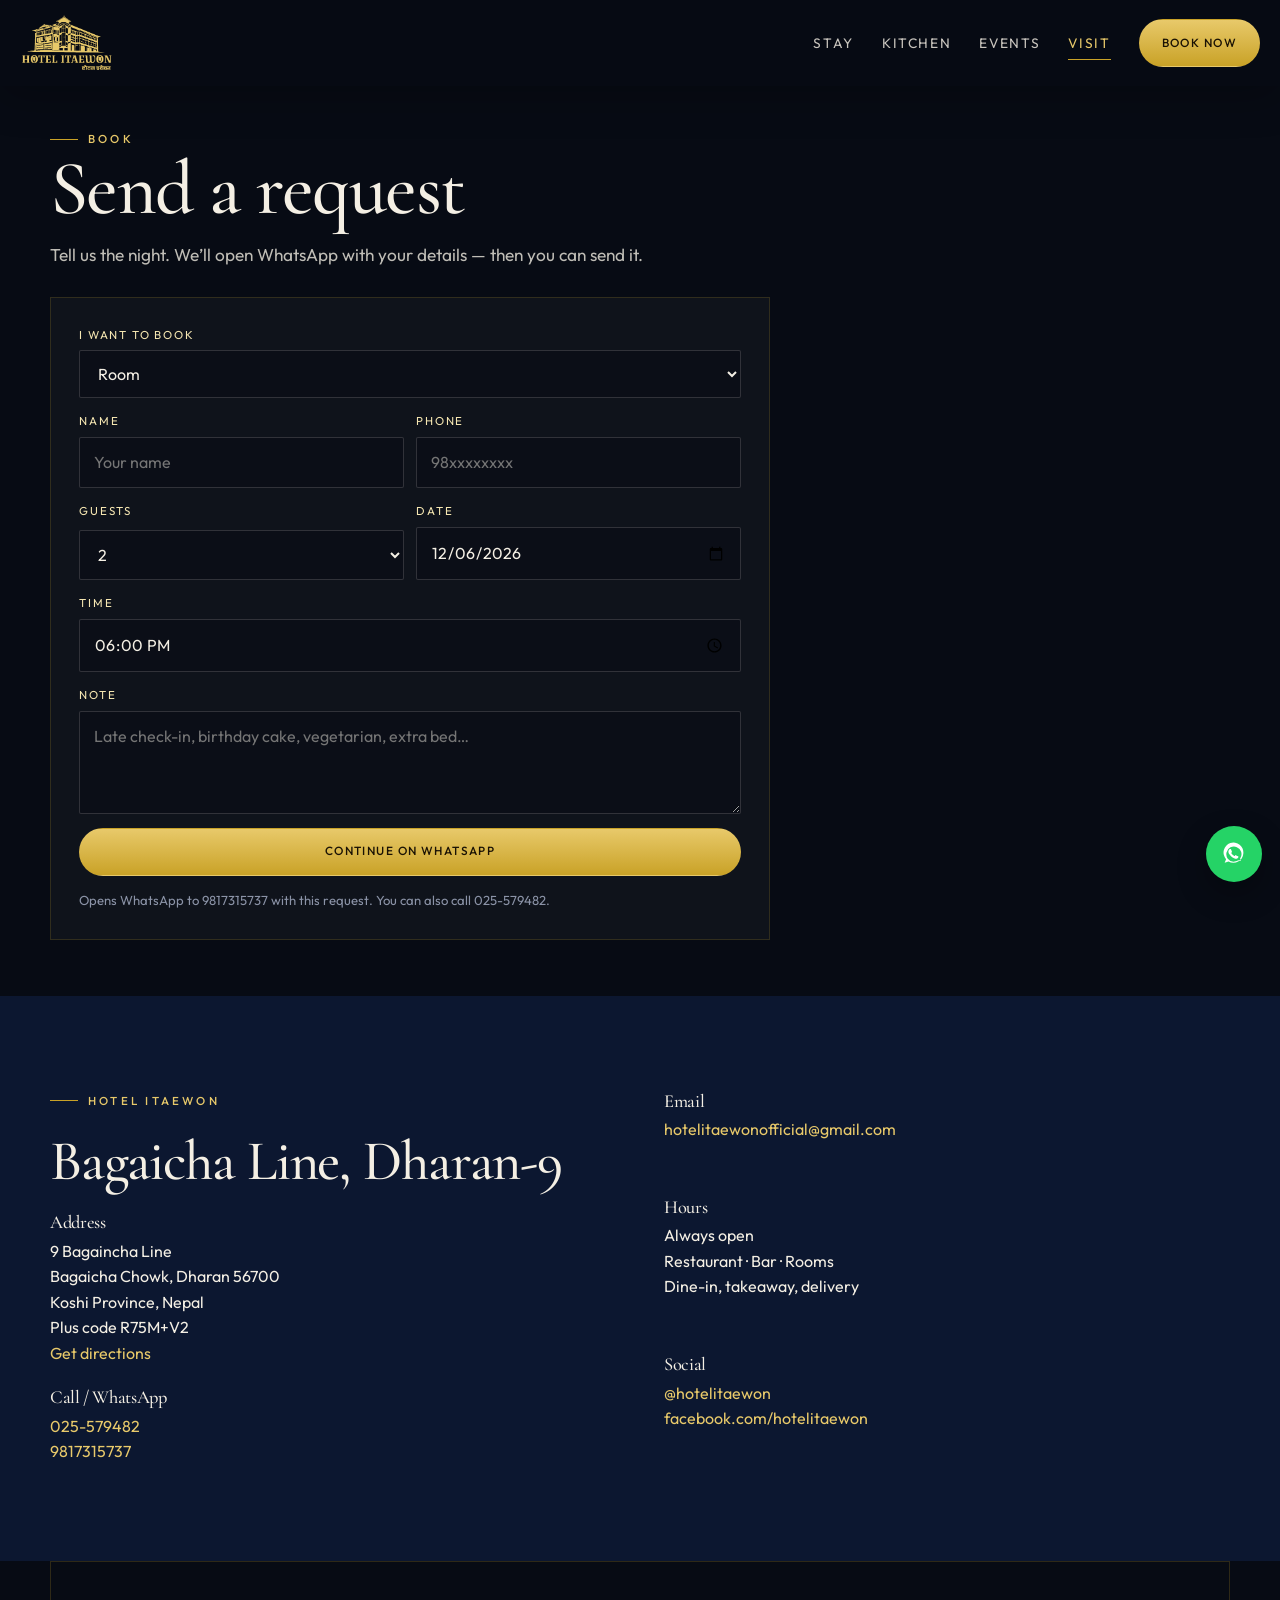
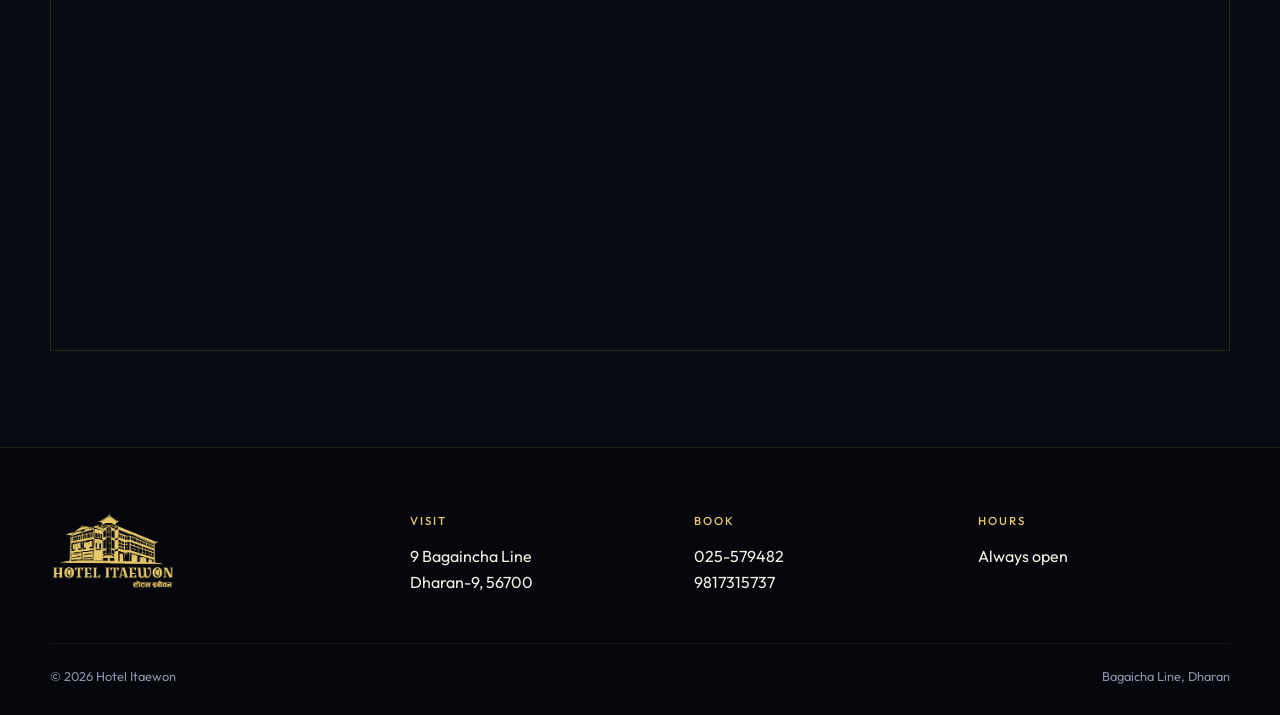
==== contact.html @ 1911caa8 "Add files via upload" ====
<!DOCTYPE html>
<html lang="en">
<head>
  <meta charset="UTF-8" />
  <meta name="viewport" content="width=device-width, initial-scale=1" />
  <title>Book & Visit · Hotel Itaewon Dharan</title>
  <meta name="description" content="Book a room, table, or the hall at Hotel Itaewon, 9 Bagaincha Line, Dharan-9. Call 025-579482 or WhatsApp 9817315737." />
  <link rel="icon" href="images/favicon.png" type="image/png" />
  <link rel="preconnect" href="https://fonts.googleapis.com" />
  <link rel="preconnect" href="https://fonts.gstatic.com" crossorigin />
  <link href="https://fonts.googleapis.com/css2?family=Cormorant+Garamond:ital,wght@0,500;0,600;1,500&family=Outfit:wght@300;400;500;600&display=swap" rel="stylesheet" />
  <link rel="stylesheet" href="css/styles.css" />
</head>
<body>
  <header class="site-header solid" id="header">
    <div class="wrap">
      <a class="logo" href="index.html" aria-label="Hotel Itaewon">
        <img src="images/logo-light.png" alt="Hotel Itaewon — होटल इथेवन" />
      </a>
      <button class="nav-toggle" aria-label="Open menu" aria-expanded="false"><span></span></button>
      <nav class="nav">
        <a href="stay.html">Stay</a>
        <a href="dine.html">Kitchen</a>
        <a href="events.html">Events</a>
        <a class="active" href="contact.html">Visit</a>
        <a class="btn btn-gold" href="contact.html#book">Book now</a>
      </nav>
    </div>
  </header>

  <main>
    <section class="book-first" id="book">
      <div class="wrap">
        <p class="kicker">Book</p>
        <h1>Send a request</h1>
        <p class="lede" style="margin:12px 0 28px">Tell us the night. We’ll open WhatsApp with your details — then you can send it.</p>
        <form id="book-form">
          <div class="field">
            <label for="kind">I want to book</label>
            <select id="kind" name="kind">
              <option>Room</option>
              <option>Single</option>
              <option>Comfort Twin</option>
              <option>Deluxe Twin</option>
              <option>Table</option>
              <option>Event / Hall</option>
            </select>
          </div>
          <div class="form-row">
            <div class="field">
              <label for="name">Name</label>
              <input id="name" name="name" required placeholder="Your name" />
            </div>
            <div class="field">
              <label for="phone">Phone</label>
              <input id="phone" name="phone" required placeholder="98xxxxxxxx" />
            </div>
          </div>
          <div class="form-row">
            <div class="field">
              <label for="guests">Guests</label>
              <select id="guests" name="guests">
                <option>1</option>
                <option selected>2</option>
                <option>3</option>
                <option>4</option>
                <option>5–8</option>
                <option>9–20</option>
                <option>20+</option>
              </select>
            </div>
            <div class="field">
              <label for="date">Date</label>
              <input id="date" name="date" type="date" required />
            </div>
          </div>
          <div class="field">
            <label for="time">Time</label>
            <input id="time" name="time" type="time" value="18:00" />
          </div>
          <div class="field">
            <label for="note">Note</label>
            <textarea id="note" name="note" rows="3" placeholder="Late check-in, birthday cake, vegetarian, extra bed…"></textarea>
          </div>
          <button class="btn btn-gold" type="submit">Continue on WhatsApp</button>
          <p class="form-note">Opens WhatsApp to 9817315737 with this request. You can also call 025-579482.</p>
        </form>
      </div>
    </section>

    <section class="navy">
      <div class="wrap visit">
        <div class="facts">
          <p class="kicker">Hotel Itaewon</p>
          <h2>Bagaicha Line, Dharan-9</h2>
          <div class="fact">
            <h3>Address</h3>
            <p>9 Bagaincha Line<br />Bagaicha Chowk, Dharan 56700<br />Koshi Province, Nepal<br />Plus code R75M+V2</p>
            <p><a href="https://www.google.com/maps/dir/?api=1&destination=26.8096966,87.2825883" target="_blank" rel="noopener">Get directions</a></p>
          </div>
          <div class="fact">
            <h3>Call / WhatsApp</h3>
            <p><a href="tel:+97725579482">025-579482</a><br />
            <a href="https://wa.me/9779817315737" target="_blank">9817315737</a></p>
          </div>
        </div>
        <div class="facts">
          <div class="fact">
            <h3>Email</h3>
            <p><a href="mailto:hotelitaewonofficial@gmail.com">hotelitaewonofficial@gmail.com</a></p>
          </div>
          <div class="fact">
            <h3>Hours</h3>
            <p>Always open<br />Restaurant · Bar · Rooms<br />Dine-in, takeaway, delivery</p>
          </div>
          <div class="fact">
            <h3>Social</h3>
            <p>
              <a href="https://www.instagram.com/hotelitaewon/" target="_blank" rel="noopener">@hotelitaewon</a><br />
              <a href="https://www.facebook.com/hotelitaewon/" target="_blank" rel="noopener">facebook.com/hotelitaewon</a>
            </p>
          </div>
        </div>
      </div>
    </section>

    <section style="padding-top:0">
      <div class="wrap">
        <div class="map-wrap">
          <iframe title="Map of Hotel Itaewon, Dharan" src="https://www.openstreetmap.org/export/embed.html?bbox=87.275%2C26.805%2C87.290%2C26.815&amp;layer=mapnik&amp;marker=26.8096966%2C87.2825883" loading="lazy"></iframe>
        </div>
      </div>
    </section>
  </main>

  <footer class="site-footer">
    <div class="wrap footer-grid">
      <div><a class="logo" href="index.html" aria-label="Hotel Itaewon"><img src="images/logo-light.png" alt="Hotel Itaewon — होटल इथेवन" /></a></div>
      <div><h4>Visit</h4><p>9 Bagaincha Line<br />Dharan-9, 56700</p></div>
      <div><h4>Book</h4><p><a href="tel:+97725579482">025-579482</a><br /><a href="https://wa.me/9779817315737" target="_blank">9817315737</a></p></div>
      <div><h4>Hours</h4><p>Always open</p></div>
    </div>
    <div class="wrap legal"><span>© <span id="year">2026</span> Hotel Itaewon</span><span>Bagaicha Line, Dharan</span></div>
  </footer>
  <a class="wa" href="https://wa.me/9779817315737" target="_blank" rel="noopener" aria-label="WhatsApp"><svg viewBox="0 0 24 24"><path d="M20 11.5A8.5 8.5 0 0 1 7.3 18.4L4 19.5l1.2-3.1A8.5 8.5 0 1 1 20 11.5zm-8.5 7.1c1.4 0 2.7-.4 3.8-1l.3-.2 2.2.6-.6-2.1.2-.3a6.5 6.5 0 1 0-5.9 3zm3.6-4.9c-.2-.1-1.2-.6-1.4-.7-.2-.1-.3-.1-.5.1l-.4.5c-.1.2-.3.2-.5.1a5.3 5.3 0 0 1-2.6-2.3c-.2-.3 0-.4.1-.5l.3-.4.1-.3c0-.1 0-.3 0-.4l-.7-1.6c-.2-.4-.4-.4-.5-.4h-.4c-.2 0-.4.1-.6.3-.2.2-.8.8-.8 1.9s.8 2.2.9 2.3c.1.2 1.6 2.5 3.9 3.4 1.4.6 1.7.5 2.3.4.4 0 1.2-.5 1.3-1 .2-.5.2-.9.1-1 0-.1-.2-.1-.4-.2z"/></svg></a>
  <script src="js/main.js"></script>
  <script>
    const params = new URLSearchParams(location.search);
    const kind = params.get("kind");
    if (kind) {
      const select = document.getElementById("kind");
      if (select) {
        const match = [...select.options].find((o) => o.value === kind);
        if (match) select.value = kind;
        else {
          const opt = document.createElement("option");
          opt.value = kind;
          opt.textContent = kind;
          opt.selected = true;
          select.appendChild(opt);
        }
      }
    }
  </script>
</body>
</html>
---- css/styles.css ----
:root {
  --ink: #070b14;
  --navy: #0c1730;
  --navy-2: #132445;
  --navy-3: #1b325c;
  --gold: #c9a227;
  --gold-2: #e8c96a;
  --gold-3: #f6e7b2;
  --cream: #f4efe4;
  --paper: #fbf7ef;
  --sand: #e6dcc8;
  --muted: #8b93a7;
  --line: rgba(201, 162, 39, 0.28);
  --white: #ffffff;
  --shadow: 0 24px 60px rgba(7, 11, 20, 0.28);
  --radius: 18px;
  --header: 86px;
  --max: 1180px;
  --serif: "Cormorant Garamond", "Times New Roman", serif;
  --sans: "Outfit", system-ui, sans-serif;
}

*,
*::before,
*::after { box-sizing: border-box; margin: 0; padding: 0; }

html { scroll-behavior: smooth; }

body {
  font-family: var(--sans);
  color: var(--cream);
  background: var(--ink);
  line-height: 1.6;
  font-weight: 400;
  overflow-x: hidden;
}

img { max-width: 100%; display: block; }
a { color: inherit; text-decoration: none; }
button, input, select, textarea { font: inherit; color: inherit; }
ul { list-style: none; }

.skip {
  position: absolute;
  left: -999px;
  top: 0;
}
.skip:focus {
  left: 16px;
  top: 16px;
  z-index: 80;
  background: var(--gold);
  color: var(--ink);
  padding: 8px 12px;
}

.wrap {
  width: min(var(--max), calc(100% - 40px));
  margin: 0 auto;
}

.kicker {
  display: inline-flex;
  align-items: center;
  gap: 10px;
  letter-spacing: 0.28em;
  text-transform: uppercase;
  font-size: 0.72rem;
  font-weight: 500;
  color: var(--gold-2);
}
.kicker::before {
  content: "";
  width: 28px;
  height: 1px;
  background: var(--gold);
}

h1, h2, h3, .display {
  font-family: var(--serif);
  font-weight: 500;
  letter-spacing: -0.02em;
  line-height: 1.05;
}

.display {
  font-size: clamp(3.2rem, 8vw, 7.4rem);
  font-weight: 500;
}

h1 { font-size: clamp(2.6rem, 6vw, 5.2rem); }
h2 { font-size: clamp(2.1rem, 4.4vw, 3.6rem); }
h3 { font-size: clamp(1.4rem, 2vw, 1.85rem); }

.lede {
  font-size: 1.08rem;
  color: rgba(244, 239, 228, 0.78);
  max-width: 38rem;
}

.muted { color: var(--muted); }
.gold { color: var(--gold-2); }

/* Header */
.site-header {
  position: fixed;
  inset: 0 0 auto;
  z-index: 40;
  height: var(--header);
  display: flex;
  align-items: center;
  transition: background 0.35s ease, box-shadow 0.35s ease, backdrop-filter 0.35s;
}
.site-header.scrolled,
.site-header.solid {
  background: rgba(7, 11, 20, 0.88);
  backdrop-filter: blur(16px);
  box-shadow: 0 10px 40px rgba(0, 0, 0, 0.25);
}
.site-header .wrap {
  display: flex;
  align-items: center;
  justify-content: space-between;
  width: min(1240px, calc(100% - 32px));
}

.logo {
  display: flex;
  align-items: center;
  z-index: 42;
  flex-shrink: 0;
}
.logo img {
  height: 58px;
  width: auto;
  display: block;
}
.site-footer .logo img {
  height: 78px;
}

.nav {
  display: flex;
  align-items: center;
  gap: 28px;
}
.nav a:not(.btn) {
  font-size: 0.86rem;
  letter-spacing: 0.12em;
  text-transform: uppercase;
  color: rgba(244, 239, 228, 0.82);
  position: relative;
}
.nav a:not(.btn)::after {
  content: "";
  position: absolute;
  left: 0;
  bottom: -6px;
  width: 0;
  height: 1px;
  background: var(--gold);
  transition: width 0.25s ease;
}
.nav a:not(.btn):hover::after,
.nav a.active::after { width: 100%; }
.nav a.active { color: var(--gold-2); }

.nav-toggle {
  display: none;
  width: 44px;
  height: 44px;
  background: none;
  border: 0;
  cursor: pointer;
  z-index: 42;
}
.nav-toggle span,
.nav-toggle span::before,
.nav-toggle span::after {
  display: block;
  width: 22px;
  height: 1.5px;
  background: var(--cream);
  position: relative;
  transition: 0.25s ease;
}
.nav-toggle span::before,
.nav-toggle span::after {
  content: "";
  position: absolute;
  left: 0;
}
.nav-toggle span::before { top: -7px; }
.nav-toggle span::after { top: 7px; }
body.nav-open .nav-toggle span { background: transparent; }
body.nav-open .nav-toggle span::before { top: 0; transform: rotate(45deg); }
body.nav-open .nav-toggle span::after { top: 0; transform: rotate(-45deg); }

/* Buttons */
.btn {
  display: inline-flex;
  align-items: center;
  justify-content: center;
  gap: 10px;
  min-height: 48px;
  padding: 0 22px;
  border-radius: 999px;
  border: 1px solid transparent;
  letter-spacing: 0.12em;
  text-transform: uppercase;
  font-size: 0.74rem;
  font-weight: 500;
  cursor: pointer;
  transition: transform 0.2s ease, background 0.2s ease, color 0.2s ease, border-color 0.2s;
}
.btn:hover { transform: translateY(-1px); }
.btn-gold {
  background: linear-gradient(180deg, var(--gold-2), var(--gold));
  color: #1a1204;
}
.btn-ghost {
  border-color: rgba(244, 239, 228, 0.35);
  color: var(--cream);
  background: transparent;
}
.btn-ghost:hover { border-color: var(--gold); color: var(--gold-2); }
.btn-dark {
  background: var(--ink);
  color: var(--cream);
}
.btn-row { display: flex; flex-wrap: wrap; gap: 12px; }

/* Hero */
.hero {
  min-height: 100svh;
  position: relative;
  display: grid;
  align-items: end;
  padding: calc(var(--header) + 20px) 0 56px;
  overflow: hidden;
}
.hero-media {
  position: absolute;
  inset: 0;
}
.hero-media img {
  width: 100%;
  height: 100%;
  object-fit: cover;
  object-position: center 30%;
  transform: scale(1.04);
}
.hero-media::after {
  content: "";
  position: absolute;
  inset: 0;
  background:
    linear-gradient(180deg, rgba(7,11,20,0.25) 0%, rgba(7,11,20,0.15) 35%, rgba(7,11,20,0.78) 100%),
    linear-gradient(90deg, rgba(7,11,20,0.45), transparent 55%);
}
.hero-content { position: relative; z-index: 2; }
.hero-content p.hangul {
  font-family: var(--serif);
  font-size: clamp(1rem, 2vw, 1.3rem);
  color: var(--gold-2);
  letter-spacing: 0.22em;
  margin: 10px 0 18px;
}
.hero-content p.hangul span {
  letter-spacing: 0;
  opacity: 0.7;
  margin: 0 0.35em;
}
.hero .lede { margin: 22px 0 28px; max-width: 32rem; }

.hero-meta {
  display: flex;
  flex-wrap: wrap;
  gap: 22px 32px;
  margin-top: 42px;
  padding-top: 22px;
  border-top: 1px solid rgba(244,239,228,0.16);
}
.hero-meta b {
  display: block;
  font-family: var(--serif);
  font-size: 1.7rem;
  font-weight: 500;
  color: var(--gold-2);
}
.hero-meta span {
  font-size: 0.78rem;
  letter-spacing: 0.12em;
  text-transform: uppercase;
  color: rgba(244,239,228,0.7);
}

/* Page hero */
.page-hero {
  position: relative;
  min-height: 58svh;
  display: grid;
  align-items: end;
  padding: calc(var(--header) + 40px) 0 56px;
  overflow: hidden;
}
.page-hero .hero-media { position: absolute; inset: 0; }
.page-hero .hero-media img { width: 100%; height: 100%; object-fit: cover; }
.page-hero .hero-media::after {
  content: "";
  position: absolute;
  inset: 0;
  background: linear-gradient(180deg, rgba(7,11,20,.25), rgba(7,11,20,.78));
}
.page-hero .wrap { position: relative; z-index: 2; }
.page-hero .lede { margin-top: 16px; }

/* Sections */
section { padding: 96px 0; }
.section-head {
  display: grid;
  gap: 16px;
  margin-bottom: 48px;
  max-width: 640px;
}
.section-head.center {
  text-align: center;
  margin-left: auto;
  margin-right: auto;
  justify-items: center;
}

.split {
  display: grid;
  grid-template-columns: 1.05fr 0.95fr;
  gap: 64px;
  align-items: center;
}
.split.reverse { grid-template-columns: 0.95fr 1.05fr; }
.split.reverse .copy { order: 1; }
.frame {
  position: relative;
}
.frame img {
  width: 100%;
  height: 100%;
  object-fit: cover;
  border-radius: 4px;
  min-height: 420px;
}
.frame::before {
  content: "";
  position: absolute;
  inset: 18px -18px -18px 18px;
  border: 1px solid var(--gold);
  opacity: 0.45;
  pointer-events: none;
}
.frame.tall img { min-height: 560px; }

.light {
  background: var(--paper);
  color: #1c1914;
}
.light .lede,
.light p { color: #3d3a33; }
.light .kicker { color: #8a6b12; }
.light .muted { color: #6d675c; }

.navy { background: var(--navy); }

/* Cards */
.grid-3 {
  display: grid;
  grid-template-columns: repeat(3, 1fr);
  gap: 22px;
}
.card {
  background: var(--navy);
  border: 1px solid rgba(201,162,39,0.14);
  overflow: hidden;
  transition: transform 0.3s ease, border-color 0.3s;
}
.card:hover { transform: translateY(-4px); border-color: rgba(201,162,39,0.4); }
.card img { width: 100%; height: 240px; object-fit: cover; }
.card-body { padding: 22px 22px 26px; }
.card-body h3 { margin: 8px 0 10px; }
.card-body p { color: rgba(244,239,228,0.72); font-size: 0.95rem; }
.card .tag {
  font-size: 0.7rem;
  letter-spacing: 0.18em;
  text-transform: uppercase;
  color: var(--gold-2);
}

.light .card {
  background: #fff;
  border-color: #eadfca;
  color: #1c1914;
}
.light .card-body p { color: #514c43; }

/* Stay cards */
.room {
  display: grid;
  grid-template-columns: 1.15fr 0.85fr;
  background: var(--navy);
  border: 1px solid rgba(201,162,39,0.14);
  overflow: hidden;
  margin-bottom: 28px;
}
.room img { width: 100%; height: 100%; min-height: 360px; object-fit: cover; }
.room-body { padding: 36px 34px; display: flex; flex-direction: column; gap: 14px; }
.amenity {
  display: flex;
  flex-wrap: wrap;
  gap: 8px;
}
.amenity li {
  border: 1px solid rgba(201,162,39,0.25);
  padding: 6px 11px;
  font-size: 0.75rem;
  letter-spacing: 0.08em;
  text-transform: uppercase;
  color: var(--gold-3);
}

/* Menu */
.menu-grid {
  display: grid;
  grid-template-columns: 1.1fr 0.9fr;
  gap: 40px;
  align-items: start;
}
.menu-item {
  display: grid;
  grid-template-columns: 92px 1fr;
  gap: 18px;
  padding: 20px 0;
  border-bottom: 1px solid rgba(201,162,39,0.16);
}
.menu-item img {
  width: 92px;
  height: 92px;
  object-fit: cover;
  border-radius: 4px;
}
.menu-item h3 { font-size: 1.55rem; }
.menu-item p { color: rgba(244,239,228,0.7); margin-top: 4px; font-size: 0.95rem; }
.menu-board {
  display: grid;
  grid-template-columns: 1fr 1fr;
  gap: 48px;
  margin-top: 8px;
}
.menu-col h3 {
  font-size: 1.7rem;
  margin-bottom: 8px;
}
.menu-line {
  display: grid;
  grid-template-columns: 1fr auto;
  gap: 16px 20px;
  padding: 14px 0;
  border-bottom: 1px solid rgba(201,162,39,0.14);
  align-items: start;
}
.menu-line strong {
  font-family: var(--serif);
  font-size: 1.22rem;
  font-weight: 500;
}
.menu-line .note {
  color: rgba(244,239,228,0.68);
  font-size: 0.9rem;
  display: block;
  margin-top: 3px;
  font-weight: 400;
}
.menu-line .price {
  font-family: var(--serif);
  font-size: 1.15rem;
  color: var(--gold-2);
  white-space: nowrap;
}
.menu-nav {
  display: flex;
  flex-wrap: wrap;
  gap: 8px;
  margin: 0 0 40px;
}
.menu-nav a {
  border: 1px solid rgba(201,162,39,0.28);
  padding: 7px 12px;
  border-radius: 999px;
  font-size: 0.72rem;
  letter-spacing: 0.12em;
  text-transform: uppercase;
  color: var(--gold-3);
}
.menu-nav a:hover { border-color: var(--gold); color: var(--gold-2); }
.menu-section { margin-bottom: 56px; }
.menu-section > .kicker { margin-bottom: 10px; }
.dish-grid {
  display: grid;
  grid-template-columns: repeat(4, 1fr);
  gap: 16px;
  margin-top: 36px;
}
.dish-grid figure { margin: 0; }
.dish-grid img {
  width: 100%;
  height: 200px;
  object-fit: cover;
  border-radius: 4px;
}
.dish-grid figcaption {
  margin-top: 10px;
  font-family: var(--serif);
  font-size: 1.25rem;
}
@media (max-width: 900px) {
  .menu-board, .dish-grid { grid-template-columns: 1fr 1fr; }
}
.dish-hero img {
  width: 100%;
  height: 620px;
  object-fit: cover;
  border-radius: 4px;
}

/* Reviews */
.quote {
  font-family: var(--serif);
  font-size: clamp(1.5rem, 3vw, 2.15rem);
  line-height: 1.3;
  font-style: italic;
  font-weight: 500;
}
.quote-meta {
  margin-top: 18px;
  font-size: 0.82rem;
  letter-spacing: 0.14em;
  text-transform: uppercase;
  color: var(--gold-2);
}

.stars { color: var(--gold-2); letter-spacing: 2px; }

/* Visit / form */
#book { scroll-margin-top: calc(var(--header) + 8px); }
.book-first {
  padding-top: calc(var(--header) + 36px);
  padding-bottom: 56px;
}
.book-first form { max-width: 720px; }
.visit {
  display: grid;
  grid-template-columns: 1fr 1fr;
  gap: 48px;
}
.facts { display: grid; gap: 22px; }
.fact h3 { font-size: 1.15rem; margin-bottom: 6px; }
.fact a { color: var(--gold-2); }

form {
  display: grid;
  gap: 14px;
  background: rgba(255,255,255,0.03);
  border: 1px solid rgba(201,162,39,0.18);
  padding: 28px;
}
.field { display: grid; gap: 6px; }
.field label {
  font-size: 0.72rem;
  letter-spacing: 0.16em;
  text-transform: uppercase;
  color: var(--gold-3);
}
.field input,
.field select,
.field textarea {
  background: rgba(7,11,20,0.45);
  border: 1px solid rgba(244,239,228,0.16);
  padding: 12px 14px;
  border-radius: 2px;
  outline: none;
}
.field input:focus,
.field select:focus,
.field textarea:focus { border-color: var(--gold); }
.form-row { display: grid; grid-template-columns: 1fr 1fr; gap: 12px; }
.form-note { font-size: 0.82rem; color: var(--muted); }

.map-wrap {
  border: 1px solid rgba(201,162,39,0.2);
  min-height: 360px;
  overflow: hidden;
}
.map-wrap iframe { width: 100%; height: 380px; border: 0; filter: grayscale(0.25) contrast(1.05); }

/* Footer */
.site-footer {
  background: #05070d;
  padding: 64px 0 28px;
  border-top: 1px solid rgba(201,162,39,0.16);
}
.footer-grid {
  display: grid;
  grid-template-columns: 1.3fr 1fr 1fr 1fr;
  gap: 32px;
  margin-bottom: 48px;
}
.site-footer h4 {
  font-family: var(--sans);
  letter-spacing: 0.18em;
  text-transform: uppercase;
  font-size: 0.72rem;
  color: var(--gold-2);
  margin-bottom: 14px;
  font-weight: 500;
}
.site-footer a:hover { color: var(--gold-2); }
.legal {
  display: flex;
  justify-content: space-between;
  gap: 16px;
  flex-wrap: wrap;
  padding-top: 22px;
  border-top: 1px solid rgba(255,255,255,0.06);
  color: var(--muted);
  font-size: 0.8rem;
}

/* WhatsApp float */
.wa {
  position: fixed;
  right: 18px;
  bottom: 18px;
  z-index: 35;
  width: 56px;
  height: 56px;
  border-radius: 50%;
  background: #25d366;
  color: #fff;
  display: grid;
  place-items: center;
  box-shadow: 0 12px 30px rgba(0,0,0,.3);
}
.wa svg { width: 28px; height: 28px; fill: currentColor; }

.wa-sheet {
  display: none;
  position: fixed;
  inset: 0;
  z-index: 60;
  background: rgba(7, 11, 20, 0.72);
  place-items: end center;
  padding: 18px;
}
.wa-sheet.open { display: grid; }
.wa-sheet-card {
  width: min(440px, 100%);
  background: #12203a;
  border: 1px solid rgba(201,162,39,0.28);
  padding: 28px 24px 22px;
  display: grid;
  gap: 12px;
  margin-bottom: 64px;
}
.wa-sheet-card h3 { font-size: 1.8rem; }
.wa-sheet-card .btn { width: 100%; }
.wa-sheet-close {
  background: none;
  border: 0;
  color: var(--muted);
  letter-spacing: 0.12em;
  text-transform: uppercase;
  font-size: 0.72rem;
  cursor: pointer;
  padding: 8px;
}

/* Reveal */
.reveal {
  opacity: 0;
  transform: translateY(22px);
  animation: rise 0.8s ease forwards;
}
.reveal:nth-child(2) { animation-delay: 0.08s; }
.reveal:nth-child(3) { animation-delay: 0.16s; }
@keyframes rise {
  to { opacity: 1; transform: none; }
}

.hr-gold {
  width: 56px;
  height: 1px;
  background: var(--gold);
  border: 0;
  margin: 18px 0;
}

.pillars .card img { height: 280px; }

.stat-row {
  display: grid;
  grid-template-columns: repeat(4, 1fr);
  border-top: 1px solid var(--line);
  border-bottom: 1px solid var(--line);
}
.stat {
  padding: 28px 18px;
  text-align: center;
  border-right: 1px solid var(--line);
}
.stat:last-child { border-right: 0; }
.stat b {
  display: block;
  font-family: var(--serif);
  font-size: 2rem;
  color: var(--gold-2);
  font-weight: 500;
}
.stat span {
  font-size: 0.75rem;
  letter-spacing: 0.14em;
  text-transform: uppercase;
  color: var(--muted);
}

.event-list { display: grid; gap: 0; }
.event-list li {
  display: grid;
  grid-template-columns: 180px 1fr;
  gap: 24px;
  padding: 26px 0;
  border-bottom: 1px solid rgba(201,162,39,0.16);
}
.event-list strong {
  font-family: var(--serif);
  font-size: 1.5rem;
  font-weight: 500;
}

@media (max-width: 900px) {
  .nav-toggle { display: grid; place-items: center; }
  .nav {
    position: fixed;
    inset: 0;
    background: rgba(7,11,20,0.97);
    flex-direction: column;
    justify-content: center;
    gap: 28px;
    transform: translateX(100%);
    transition: transform 0.35s ease;
  }
  body.nav-open .nav { transform: none; }
  .nav a:not(.btn) { font-size: 1.2rem; }
  .logo img { height: 48px; }
  .site-footer .logo img { height: 64px; }
  .split, .split.reverse,
  .grid-3, .menu-grid, .visit, .room,
  .footer-grid, .stat-row, .event-list li,
  .form-row {
    grid-template-columns: 1fr;
  }
  .split.reverse .copy { order: 0; }
  .room img, .dish-hero img, .frame img, .frame.tall img { min-height: 280px; height: 280px; }
  .stat { border-right: 0; border-bottom: 1px solid var(--line); }
  section { padding: 72px 0; }
  .hero { align-items: end; }
}
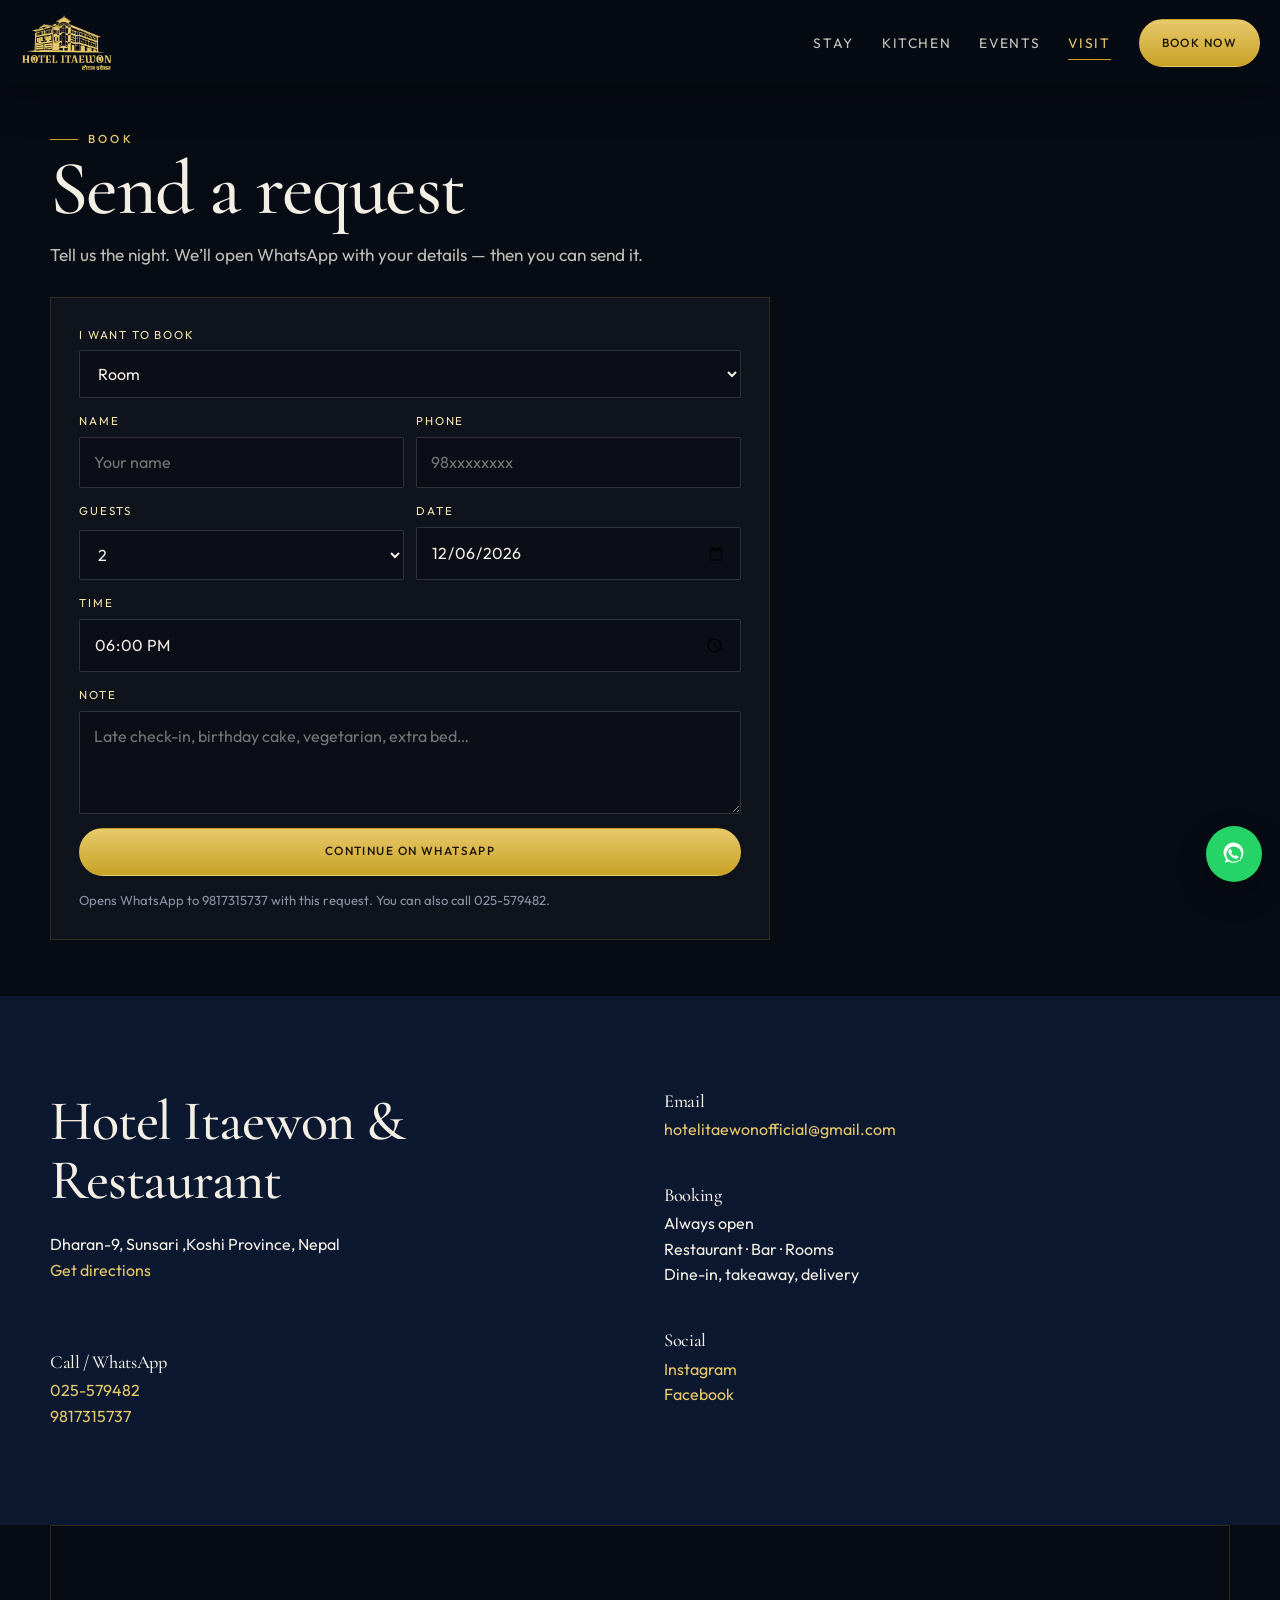
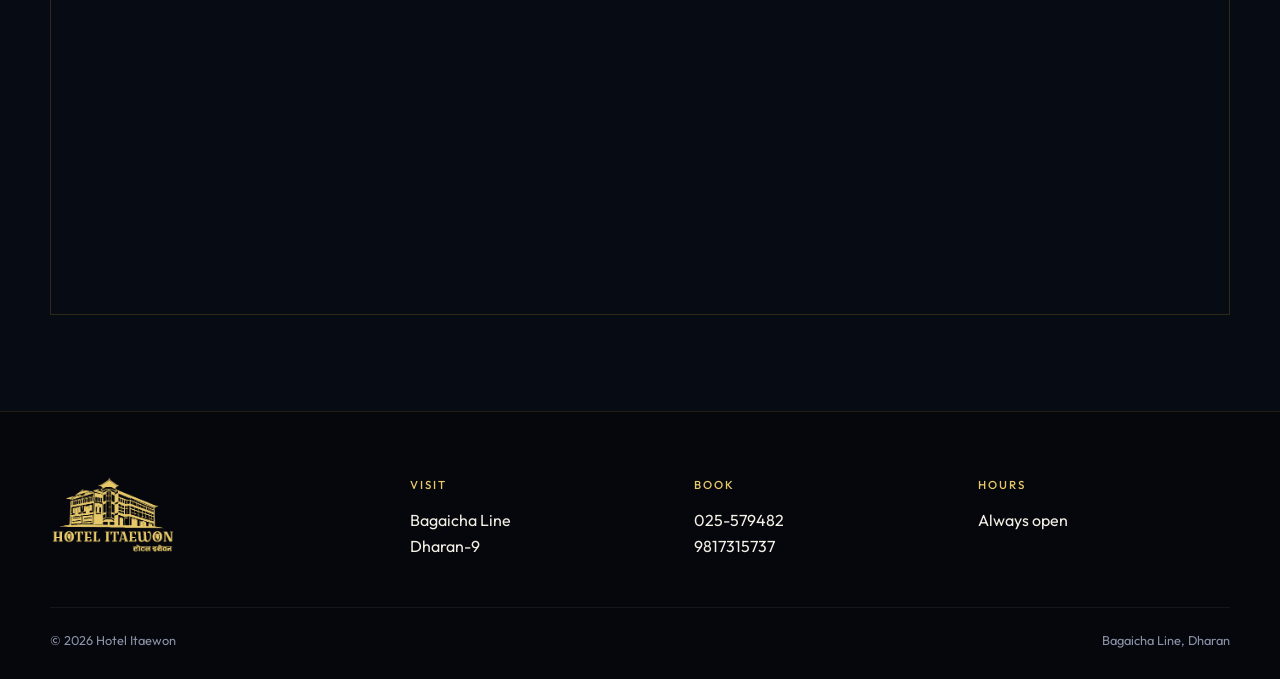
==== commit 27d7dd5e: "Improvement and added new menu aand feature" ====
--- a/contact.html
+++ b/contact.html
@@ -91,13 +91,12 @@
     <section class="navy">
       <div class="wrap visit">
         <div class="facts">
-          <p class="kicker">Hotel Itaewon</p>
-          <h2>Bagaicha Line, Dharan-9</h2>
+          
+          <h2>Hotel Itaewon & Restaurant</h2>
           <div class="fact">
-            <h3>Address</h3>
-            <p>9 Bagaincha Line<br />Bagaicha Chowk, Dharan 56700<br />Koshi Province, Nepal<br />Plus code R75M+V2</p>
+            <p> Dharan-9, Sunsari ,Koshi Province, Nepal<br /></p>
             <p><a href="https://www.google.com/maps/dir/?api=1&destination=26.8096966,87.2825883" target="_blank" rel="noopener">Get directions</a></p>
-          </div>
+          </div></br>
           <div class="fact">
             <h3>Call / WhatsApp</h3>
             <p><a href="tel:+97725579482">025-579482</a><br />
@@ -110,14 +109,14 @@
             <p><a href="mailto:hotelitaewonofficial@gmail.com">hotelitaewonofficial@gmail.com</a></p>
           </div>
           <div class="fact">
-            <h3>Hours</h3>
+            <h3>Booking</h3>
             <p>Always open<br />Restaurant · Bar · Rooms<br />Dine-in, takeaway, delivery</p>
           </div>
           <div class="fact">
             <h3>Social</h3>
             <p>
-              <a href="https://www.instagram.com/hotelitaewon/" target="_blank" rel="noopener">@hotelitaewon</a><br />
-              <a href="https://www.facebook.com/hotelitaewon/" target="_blank" rel="noopener">facebook.com/hotelitaewon</a>
+              <a href="https://www.instagram.com/hotelitaewon/" target="_blank" rel="noopener">Instagram</a><br />
+              <a href="https://www.facebook.com/hotelitaewon/" target="_blank" rel="noopener">Facebook</a>
             </p>
           </div>
         </div>
@@ -136,7 +135,7 @@
   <footer class="site-footer">
     <div class="wrap footer-grid">
       <div><a class="logo" href="index.html" aria-label="Hotel Itaewon"><img src="images/logo-light.png" alt="Hotel Itaewon — होटल इथेवन" /></a></div>
-      <div><h4>Visit</h4><p>9 Bagaincha Line<br />Dharan-9, 56700</p></div>
+      <div><h4>Visit</h4><p>Bagaicha Line<br />Dharan-9</p></div>
       <div><h4>Book</h4><p><a href="tel:+97725579482">025-579482</a><br /><a href="https://wa.me/9779817315737" target="_blank">9817315737</a></p></div>
       <div><h4>Hours</h4><p>Always open</p></div>
     </div>
--- a/css/styles.css
+++ b/css/styles.css
@@ -771,3 +771,9 @@
   section { padding: 72px 0; }
   .hero { align-items: end; }
 }
+#in-combo, #in-soup, #in-platter, #in-sizzler, #in-rice, #in-fast, #in-snacks-veg, #in-snacks-nv, #in-curry, #in-thali, #in-bread, #in-sekuwa, #bbq, #snacks, #plates, #rice, #soup, #hotpot-kr, #bokkeumbap, #bibimbap, #Noodles, #ramen, #kimbap, #platters, #sides, #special {
+  scroll-margin-top:88px;
+}
+.fast-food-subtitle{
+  color: var(--gold-2);
+}
